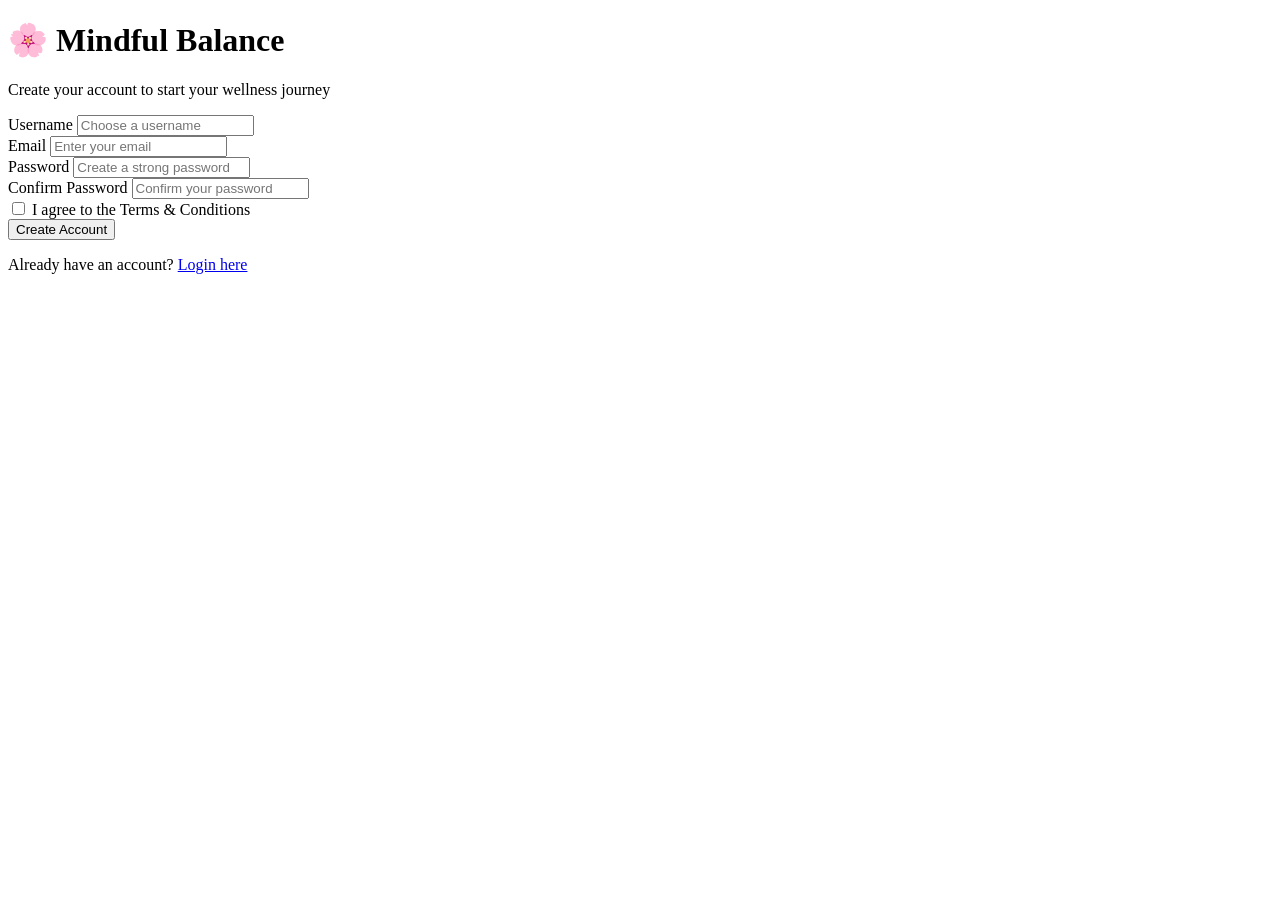
==== register.html @ 769a93d0 "Add files via upload Project 1 :this will help to be safe, calm and reduce your anxity." ====
<!DOCTYPE html>
<html lang="en">
<head>
    <meta charset="UTF-8">
    <meta name="viewport" content="width=device-width, initial-scale=1.0">
    <title>Register - Mindful Balance</title>
   <link rel="stylesheet" href="../css/auth.css">

</head>
<body>
    <div class="auth-container">
        <div class="auth-card">
            <div class="auth-header">
                <h1>🌸 Mindful Balance</h1>
                <p>Create your account to start your wellness journey</p>
            </div>

            <form id="registerForm" onsubmit="handleRegister(event)">
                <div class="form-group">
                    <label for="username">Username</label>
                    <input 
                        type="text" 
                        id="username" 
                        name="username" 
                        placeholder="Choose a username"
                        required
                        minlength="3"
                    >
                </div>

                <div class="form-group">
                    <label for="email">Email</label>
                    <input 
                        type="email" 
                        id="email" 
                        name="email" 
                        placeholder="Enter your email"
                        required
                    >
                </div>

                <div class="form-group">
                    <label for="password">Password</label>
                    <input 
                        type="password" 
                        id="password" 
                        name="password" 
                        placeholder="Create a strong password"
                        required
                        minlength="6"
                    >
                </div>

                <div class="form-group">
                    <label for="confirmPassword">Confirm Password</label>
                    <input 
                        type="password" 
                        id="confirmPassword" 
                        name="confirmPassword" 
                        placeholder="Confirm your password"
                        required
                    >
                </div>

                <div class="form-options">
                    <label class="checkbox-label">
                        <input type="checkbox" id="agreeTerms" required>
                        <span>I agree to the Terms & Conditions</span>
                    </label>
                </div>

                <button type="submit" class="btn-primary" id="registerBtn">
                    Create Account
                </button>

                <div id="errorMessage" class="error-message" style="display: none;"></div>
                <div id="successMessage" class="success-message" style="display: none;"></div>
            </form>

            <div class="auth-footer">
                <p>Already have an account? <a href="login.html">Login here</a></p>
            </div>
        </div>
    </div>

    <script src="../js/config.js"></script>
    <script src="../js/auth.js"></script>
</body>
</html>
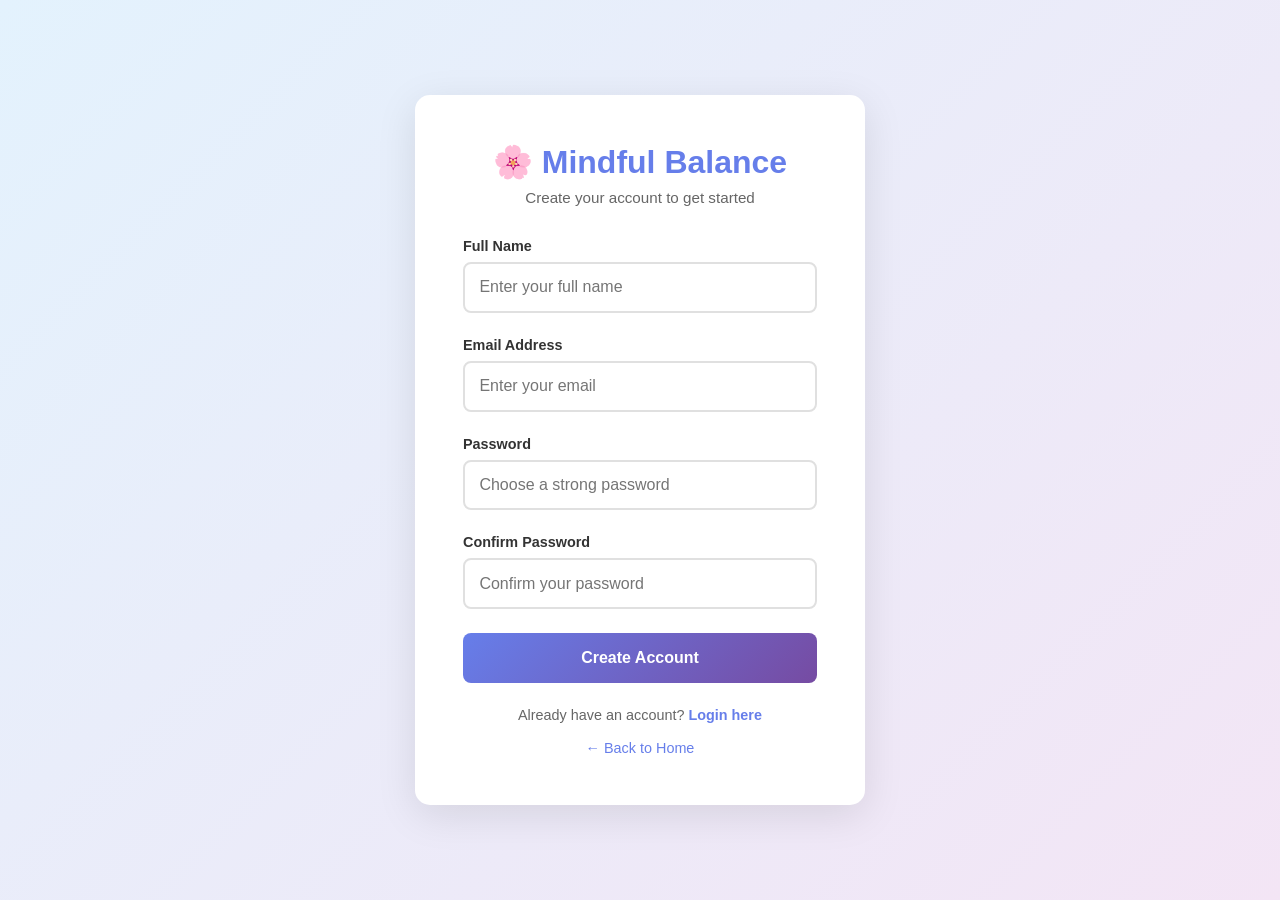
==== commit 7575e900: "Update register.html" ====
--- a/register.html
+++ b/register.html
@@ -4,86 +4,376 @@
     <meta charset="UTF-8">
     <meta name="viewport" content="width=device-width, initial-scale=1.0">
     <title>Register - Mindful Balance</title>
-   <link rel="stylesheet" href="../css/auth.css">
-
+    <style>
+        * {
+            margin: 0;
+            padding: 0;
+            box-sizing: border-box;
+        }
+
+        body {
+            font-family: 'Segoe UI', Tahoma, Geneva, Verdana, sans-serif;
+            background: linear-gradient(135deg, #e3f2fd 0%, #f3e5f5 100%);
+            min-height: 100vh;
+            display: flex;
+            justify-content: center;
+            align-items: center;
+            padding: 2rem;
+        }
+
+        .auth-container {
+            background: white;
+            border-radius: 15px;
+            box-shadow: 0 10px 40px rgba(0,0,0,0.1);
+            padding: 3rem;
+            max-width: 450px;
+            width: 100%;
+            animation: slideUp 0.5s ease;
+        }
+
+        @keyframes slideUp {
+            from {
+                opacity: 0;
+                transform: translateY(30px);
+            }
+            to {
+                opacity: 1;
+                transform: translateY(0);
+            }
+        }
+
+        .auth-header {
+            text-align: center;
+            margin-bottom: 2rem;
+        }
+
+        .auth-header h1 {
+            color: #667eea;
+            font-size: 2rem;
+            margin-bottom: 0.5rem;
+        }
+
+        .auth-header p {
+            color: #666;
+            font-size: 0.95rem;
+        }
+
+        .form-group {
+            margin-bottom: 1.5rem;
+        }
+
+        .form-group label {
+            display: block;
+            color: #333;
+            font-weight: 600;
+            margin-bottom: 0.5rem;
+            font-size: 0.9rem;
+        }
+
+        .form-group input {
+            width: 100%;
+            padding: 0.9rem;
+            border: 2px solid #e0e0e0;
+            border-radius: 8px;
+            font-size: 1rem;
+            transition: all 0.3s;
+        }
+
+        .form-group input:focus {
+            outline: none;
+            border-color: #667eea;
+            box-shadow: 0 0 0 3px rgba(102, 126, 234, 0.1);
+        }
+
+        .form-group input.error {
+            border-color: #f44336;
+        }
+
+        .error-message {
+            color: #f44336;
+            font-size: 0.85rem;
+            margin-top: 0.25rem;
+            display: none;
+        }
+
+        .error-message.show {
+            display: block;
+        }
+
+        .btn-primary {
+            width: 100%;
+            background: linear-gradient(135deg, #667eea 0%, #764ba2 100%);
+            color: white;
+            border: none;
+            padding: 1rem;
+            border-radius: 8px;
+            font-size: 1rem;
+            font-weight: 600;
+            cursor: pointer;
+            transition: all 0.3s;
+            display: flex;
+            justify-content: center;
+            align-items: center;
+            gap: 0.5rem;
+        }
+
+        .btn-primary:hover {
+            transform: translateY(-2px);
+            box-shadow: 0 5px 15px rgba(102, 126, 234, 0.4);
+        }
+
+        .btn-primary:disabled {
+            opacity: 0.6;
+            cursor: not-allowed;
+            transform: none;
+        }
+
+        .loader {
+            width: 20px;
+            height: 20px;
+            border: 3px solid rgba(255,255,255,0.3);
+            border-top-color: white;
+            border-radius: 50%;
+            animation: spin 0.8s linear infinite;
+            display: none;
+        }
+
+        @keyframes spin {
+            to { transform: rotate(360deg); }
+        }
+
+        .auth-footer {
+            text-align: center;
+            margin-top: 1.5rem;
+            color: #666;
+            font-size: 0.9rem;
+        }
+
+        .auth-footer a {
+            color: #667eea;
+            text-decoration: none;
+            font-weight: 600;
+        }
+
+        .back-home {
+            text-align: center;
+            margin-top: 1rem;
+        }
+
+        .back-home a {
+            color: #667eea;
+            text-decoration: none;
+            font-size: 0.9rem;
+        }
+
+        @media (max-width: 768px) {
+            .auth-container {
+                padding: 2rem 1.5rem;
+            }
+        }
+    </style>
 </head>
 <body>
     <div class="auth-container">
-        <div class="auth-card">
-            <div class="auth-header">
-                <h1>🌸 Mindful Balance</h1>
-                <p>Create your account to start your wellness journey</p>
-            </div>
-
-            <form id="registerForm" onsubmit="handleRegister(event)">
-                <div class="form-group">
-                    <label for="username">Username</label>
-                    <input 
-                        type="text" 
-                        id="username" 
-                        name="username" 
-                        placeholder="Choose a username"
-                        required
-                        minlength="3"
-                    >
-                </div>
-
-                <div class="form-group">
-                    <label for="email">Email</label>
-                    <input 
-                        type="email" 
-                        id="email" 
-                        name="email" 
-                        placeholder="Enter your email"
-                        required
-                    >
-                </div>
-
-                <div class="form-group">
-                    <label for="password">Password</label>
-                    <input 
-                        type="password" 
-                        id="password" 
-                        name="password" 
-                        placeholder="Create a strong password"
-                        required
-                        minlength="6"
-                    >
-                </div>
-
-                <div class="form-group">
-                    <label for="confirmPassword">Confirm Password</label>
-                    <input 
-                        type="password" 
-                        id="confirmPassword" 
-                        name="confirmPassword" 
-                        placeholder="Confirm your password"
-                        required
-                    >
-                </div>
-
-                <div class="form-options">
-                    <label class="checkbox-label">
-                        <input type="checkbox" id="agreeTerms" required>
-                        <span>I agree to the Terms & Conditions</span>
-                    </label>
-                </div>
-
-                <button type="submit" class="btn-primary" id="registerBtn">
-                    Create Account
-                </button>
-
-                <div id="errorMessage" class="error-message" style="display: none;"></div>
-                <div id="successMessage" class="success-message" style="display: none;"></div>
-            </form>
-
+        <div class="auth-header">
+            <h1>🌸 Mindful Balance</h1>
+            <p>Create your account to get started</p>
+        </div>
+        
+        <form id="registerForm">
+            <div class="form-group">
+                <label for="name">Full Name</label>
+                <input 
+                    type="text" 
+                    id="name" 
+                    name="name"
+                    placeholder="Enter your full name"
+                    required
+                >
+                <span class="error-message" id="nameError"></span>
+            </div>
+
+            <div class="form-group">
+                <label for="email">Email Address</label>
+                <input 
+                    type="email" 
+                    id="email" 
+                    name="email"
+                    placeholder="Enter your email"
+                    required
+                >
+                <span class="error-message" id="emailError"></span>
+            </div>
+            
+            <div class="form-group">
+                <label for="password">Password</label>
+                <input 
+                    type="password" 
+                    id="password" 
+                    name="password"
+                    placeholder="Choose a strong password"
+                    required
+                >
+                <span class="error-message" id="passwordError"></span>
+            </div>
+
+            <div class="form-group">
+                <label for="confirmPassword">Confirm Password</label>
+                <input 
+                    type="password" 
+                    id="confirmPassword" 
+                    name="confirmPassword"
+                    placeholder="Confirm your password"
+                    required
+                >
+                <span class="error-message" id="confirmPasswordError"></span>
+            </div>
+            
+            <button type="submit" class="btn-primary" id="registerBtn">
+                <span id="registerText">Create Account</span>
+                <span class="loader" id="registerLoader"></span>
+            </button>
+            
             <div class="auth-footer">
                 <p>Already have an account? <a href="login.html">Login here</a></p>
             </div>
-        </div>
+            
+            <div class="back-home">
+                <a href="../index.html">← Back to Home</a>
+            </div>
+        </form>
     </div>
 
     <script src="../js/config.js"></script>
-    <script src="../js/auth.js"></script>
+    <script src="../js/utils.js"></script>
+    <script src="../js/api.js"></script>
+    <script>
+        // Register Form Handler
+        document.getElementById('registerForm').addEventListener('submit', async (e) => {
+            e.preventDefault();
+            
+            // Get form values - FIXED: Make sure we get the values correctly
+            const name = document.getElementById('name').value.trim();
+            const email = document.getElementById('email').value.trim();
+            const password = document.getElementById('password').value;
+            const confirmPassword = document.getElementById('confirmPassword').value;
+            
+            // Debug log - Check what we're getting
+            console.log('Form values:', {
+                name: name,
+                email: email,
+                password: '***',
+                confirmPassword: '***'
+            });
+            
+            // Clear previous errors
+            document.querySelectorAll('.error-message').forEach(el => el.classList.remove('show'));
+            document.querySelectorAll('input').forEach(el => el.classList.remove('error'));
+            
+            let hasError = false;
+            
+            // Validate name
+            if (!name || name.length < 2) {
+                document.getElementById('nameError').textContent = 'Name must be at least 2 characters';
+                document.getElementById('nameError').classList.add('show');
+                document.getElementById('name').classList.add('error');
+                hasError = true;
+            }
+            
+            // Validate email
+            if (!isValidEmail(email)) {
+                document.getElementById('emailError').textContent = 'Please enter a valid email';
+                document.getElementById('emailError').classList.add('show');
+                document.getElementById('email').classList.add('error');
+                hasError = true;
+            }
+            
+            // Validate password
+            if (password.length < 6) {
+                document.getElementById('passwordError').textContent = 'Password must be at least 6 characters';
+                document.getElementById('passwordError').classList.add('show');
+                document.getElementById('password').classList.add('error');
+                hasError = true;
+            }
+            
+            // Validate password match
+            if (password !== confirmPassword) {
+                document.getElementById('confirmPasswordError').textContent = 'Passwords do not match';
+                document.getElementById('confirmPasswordError').classList.add('show');
+                document.getElementById('confirmPassword').classList.add('error');
+                hasError = true;
+            }
+            
+            if (hasError) return;
+            
+            // Show loading
+            const registerBtn = document.getElementById('registerBtn');
+            const registerText = document.getElementById('registerText');
+            const registerLoader = document.getElementById('registerLoader');
+            
+            registerBtn.disabled = true;
+            registerText.style.display = 'none';
+            registerLoader.style.display = 'block';
+            
+            try {
+                // Prepare data - FIXED: Use correct field name
+                const registrationData = {
+                    name: name,      // Backend expects 'name'
+                    email: email,
+                    password: password
+                };
+                
+                console.log('Sending registration data:', registrationData);
+                
+                // Call API
+                const result = await AuthAPI.register(registrationData);
+                
+                console.log('Registration result:', result);
+                
+                if (result.success) {
+                    showToast('Registration successful! Redirecting to login...', 'success');
+                    
+                    setTimeout(() => {
+                        window.location.href = 'login.html';
+                    }, 2000);
+                } else {
+                    showToast(result.error || 'Registration failed', 'error');
+                    registerBtn.disabled = false;
+                    registerText.style.display = 'block';
+                    registerLoader.style.display = 'none';
+                }
+            } catch (error) {
+                console.error('Registration error:', error);
+                showToast('Unable to connect to server. Please try again.', 'error');
+                registerBtn.disabled = false;
+                registerText.style.display = 'block';
+                registerLoader.style.display = 'none';
+            }
+        });
+
+        // Check if already logged in
+        if (isAuthenticated()) {
+            window.location.href = 'dashboard.html';
+        }
+    </script>
+    <script src="../js/config.js"></script>
+<script src="../js/utils.js"></script>
+<script src="../js/api.js"></script>
+
+<!-- Add this test script -->
+<script>
+    console.log('=== Script Loading Test ===');
+    console.log('API_CONFIG exists:', typeof API_CONFIG !== 'undefined');
+    console.log('getApiUrl exists:', typeof getApiUrl !== 'undefined');
+    console.log('apiCall exists:', typeof apiCall !== 'undefined');
+    console.log('AuthAPI exists:', typeof AuthAPI !== 'undefined');
+    console.log('isValidEmail exists:', typeof isValidEmail !== 'undefined');
+    console.log('showToast exists:', typeof showToast !== 'undefined');
+    console.log('=== End Test ===');
+</script>
+
+<script>
+    // Your registration form code
+</script>
 </body>
-</html>+</html>
